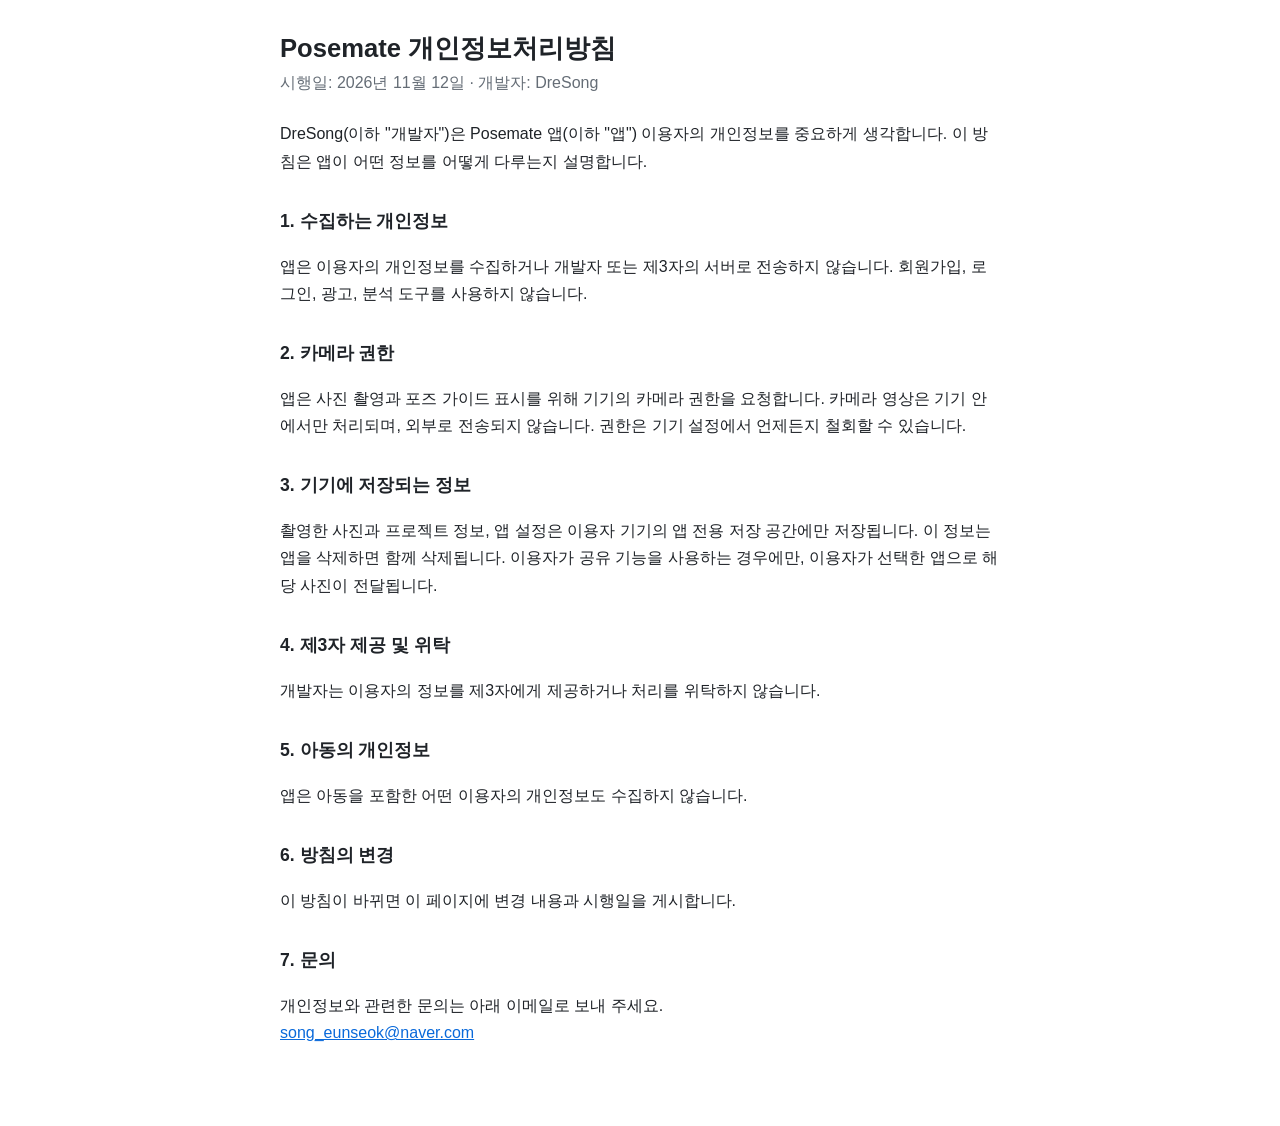
==== privacy/posemate/index.html @ 73aff213 "DreSong 앱 안내 페이지와 Posemate 개인정보처리방침 추가 Co-Authored-By: Claude Opus 5.5 <noreply@anthropic.com>" ====
<!doctype html>
<html lang="ko">
<head>
<meta charset="utf-8">
<meta name="viewport" content="width=device-width, initial-scale=1">
<title>Posemate 개인정보처리방침</title>
<link rel="stylesheet" href="../../style.css">
</head>
<body>
<main>
<h1>Posemate 개인정보처리방침</h1>
<p class="meta">시행일: 2026년 11월 12일 · 개발자: DreSong</p>

<p>DreSong(이하 "개발자")은 Posemate 앱(이하 "앱") 이용자의 개인정보를 중요하게 생각합니다. 이 방침은 앱이 어떤 정보를 어떻게 다루는지 설명합니다.</p>

<h2>1. 수집하는 개인정보</h2>
<p>앱은 이용자의 개인정보를 수집하거나 개발자 또는 제3자의 서버로 전송하지 않습니다. 회원가입, 로그인, 광고, 분석 도구를 사용하지 않습니다.</p>

<h2>2. 카메라 권한</h2>
<p>앱은 사진 촬영과 포즈 가이드 표시를 위해 기기의 카메라 권한을 요청합니다. 카메라 영상은 기기 안에서만 처리되며, 외부로 전송되지 않습니다. 권한은 기기 설정에서 언제든지 철회할 수 있습니다.</p>

<h2>3. 기기에 저장되는 정보</h2>
<p>촬영한 사진과 프로젝트 정보, 앱 설정은 이용자 기기의 앱 전용 저장 공간에만 저장됩니다. 이 정보는 앱을 삭제하면 함께 삭제됩니다. 이용자가 공유 기능을 사용하는 경우에만, 이용자가 선택한 앱으로 해당 사진이 전달됩니다.</p>

<h2>4. 제3자 제공 및 위탁</h2>
<p>개발자는 이용자의 정보를 제3자에게 제공하거나 처리를 위탁하지 않습니다.</p>

<h2>5. 아동의 개인정보</h2>
<p>앱은 아동을 포함한 어떤 이용자의 개인정보도 수집하지 않습니다.</p>

<h2>6. 방침의 변경</h2>
<p>이 방침이 바뀌면 이 페이지에 변경 내용과 시행일을 게시합니다.</p>

<h2>7. 문의</h2>
<p>개인정보와 관련한 문의는 아래 이메일로 보내 주세요.<br>
<a href="mailto:song_eunseok@naver.com">song_eunseok@naver.com</a></p>
</main>
</body>
</html>
---- style.css ----
:root { --fg: #1f2328; --muted: #656d76; --bg: #ffffff; --link: #0969da; }
@media (prefers-color-scheme: dark) {
  :root { --fg: #e6edf3; --muted: #9198a1; --bg: #0d1117; --link: #4493f8; }
}
body { margin: 0; background: var(--bg); color: var(--fg);
  font: 16px/1.7 -apple-system, "Apple SD Gothic Neo", "Malgun Gothic", "Noto Sans KR", sans-serif; }
main { max-width: 720px; margin: 0 auto; padding: 32px 16px 64px; }
h1 { font-size: 1.6rem; line-height: 1.3; margin: 0 0 4px; }
h2 { font-size: 1.1rem; margin: 32px 0 8px; }
.meta { color: var(--muted); margin: 0 0 24px; }
a { color: var(--link); }
ul { padding-left: 20px; }
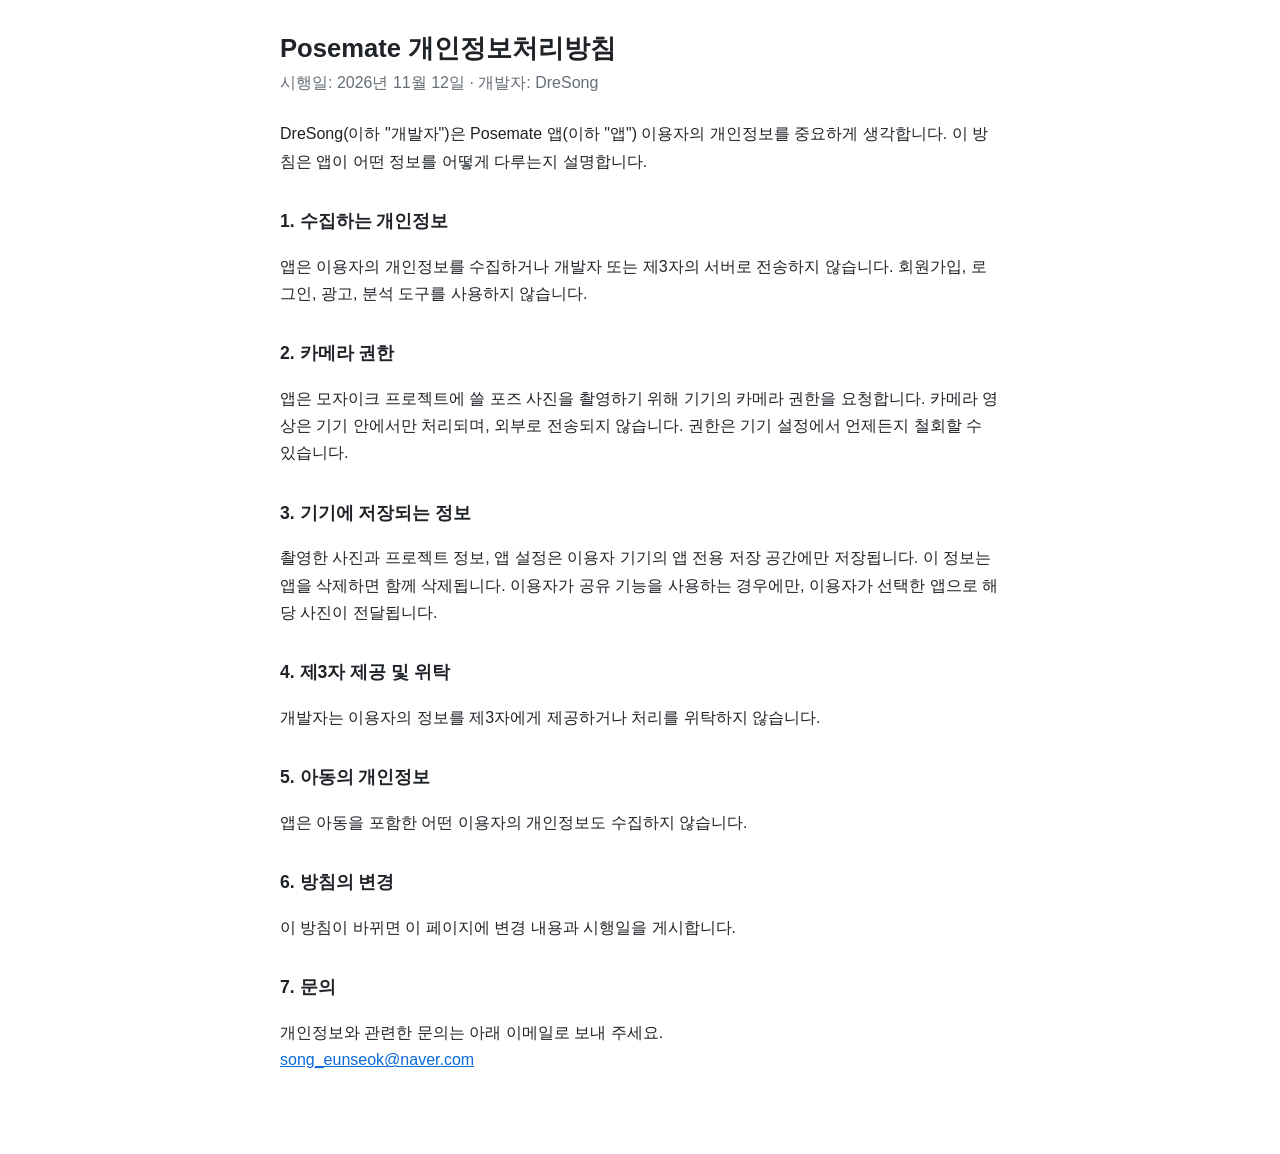
==== commit 0fd66c0b: "Posemate 개인정보처리방침: 카메라 사용 목적을 실제 기능에 맞게 수정 Co-Authored-By: Claude Opus 5.5 <noreply@anthropic.com>" ====
--- a/privacy/posemate/index.html
+++ b/privacy/posemate/index.html
@@ -17,7 +17,7 @@
 <p>앱은 이용자의 개인정보를 수집하거나 개발자 또는 제3자의 서버로 전송하지 않습니다. 회원가입, 로그인, 광고, 분석 도구를 사용하지 않습니다.</p>
 
 <h2>2. 카메라 권한</h2>
-<p>앱은 사진 촬영과 포즈 가이드 표시를 위해 기기의 카메라 권한을 요청합니다. 카메라 영상은 기기 안에서만 처리되며, 외부로 전송되지 않습니다. 권한은 기기 설정에서 언제든지 철회할 수 있습니다.</p>
+<p>앱은 모자이크 프로젝트에 쓸 포즈 사진을 촬영하기 위해 기기의 카메라 권한을 요청합니다. 카메라 영상은 기기 안에서만 처리되며, 외부로 전송되지 않습니다. 권한은 기기 설정에서 언제든지 철회할 수 있습니다.</p>
 
 <h2>3. 기기에 저장되는 정보</h2>
 <p>촬영한 사진과 프로젝트 정보, 앱 설정은 이용자 기기의 앱 전용 저장 공간에만 저장됩니다. 이 정보는 앱을 삭제하면 함께 삭제됩니다. 이용자가 공유 기능을 사용하는 경우에만, 이용자가 선택한 앱으로 해당 사진이 전달됩니다.</p>
